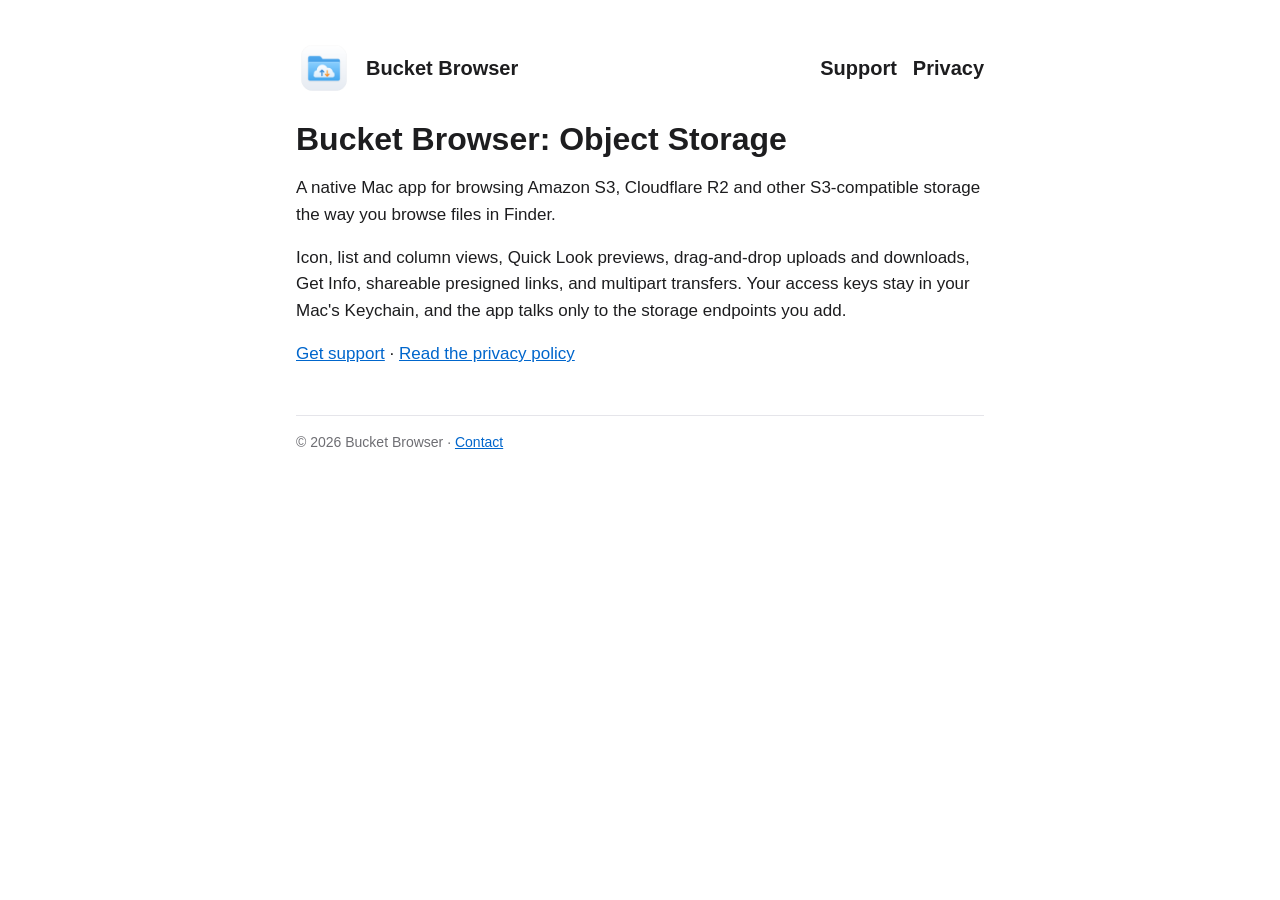
==== index.html @ df84019b "Add privacy policy and support pages" ====
<!doctype html>
<html lang="en">
<head>
<meta charset="utf-8">
<meta name="viewport" content="width=device-width, initial-scale=1">
<title>Bucket Browser</title>
<link rel="stylesheet" href="style.css">
<link rel="icon" href="icon.png">
</head>
<body>
<main>
<header>
<img src="icon.png" alt="">
<a href="">Bucket Browser</a>
<nav><a href="support/">Support</a><a href="privacy/">Privacy</a></nav>
</header>
<h1>Bucket Browser: Object Storage</h1>
<p>A native Mac app for browsing Amazon S3, Cloudflare R2 and other S3-compatible storage the way you browse files in Finder.</p>
<p>Icon, list and column views, Quick Look previews, drag-and-drop uploads and downloads, Get Info, shareable presigned links, and multipart transfers. Your access keys stay in your Mac's Keychain, and the app talks only to the storage endpoints you add.</p>
<p><a href="support/">Get support</a> · <a href="privacy/">Read the privacy policy</a></p>
<footer>© 2026 Bucket Browser · <a href="https://github.com/chiranjeebhub/bucket-browser-site/issues">Contact</a></footer>
</main>
</body>
</html>
---- style.css ----
:root{--bg:#fff;--fg:#1d1d1f;--muted:#6e6e73;--link:#0066cc;--line:#e5e5ea}
@media (prefers-color-scheme:dark){:root{--bg:#1c1c1e;--fg:#f5f5f7;--muted:#a1a1a6;--link:#4da3ff;--line:#38383a}}
*{box-sizing:border-box}
body{margin:0;background:var(--bg);color:var(--fg);font:17px/1.55 -apple-system,BlinkMacSystemFont,"Helvetica Neue",Helvetica,Arial,sans-serif}
main{max-width:720px;margin:0 auto;padding:40px 16px 64px}
header{display:flex;align-items:center;gap:14px;margin-bottom:24px}
header img{width:56px;height:56px}
header a{color:inherit;text-decoration:none;font-weight:600;font-size:20px}
nav{margin-left:auto;display:flex;gap:16px;font-size:15px}
h1{font-size:32px;line-height:1.2;margin:8px 0}
h2{font-size:21px;margin-top:32px}
a{color:var(--link)}
.muted{color:var(--muted)}
footer{margin-top:48px;padding-top:16px;border-top:1px solid var(--line);color:var(--muted);font-size:14px}
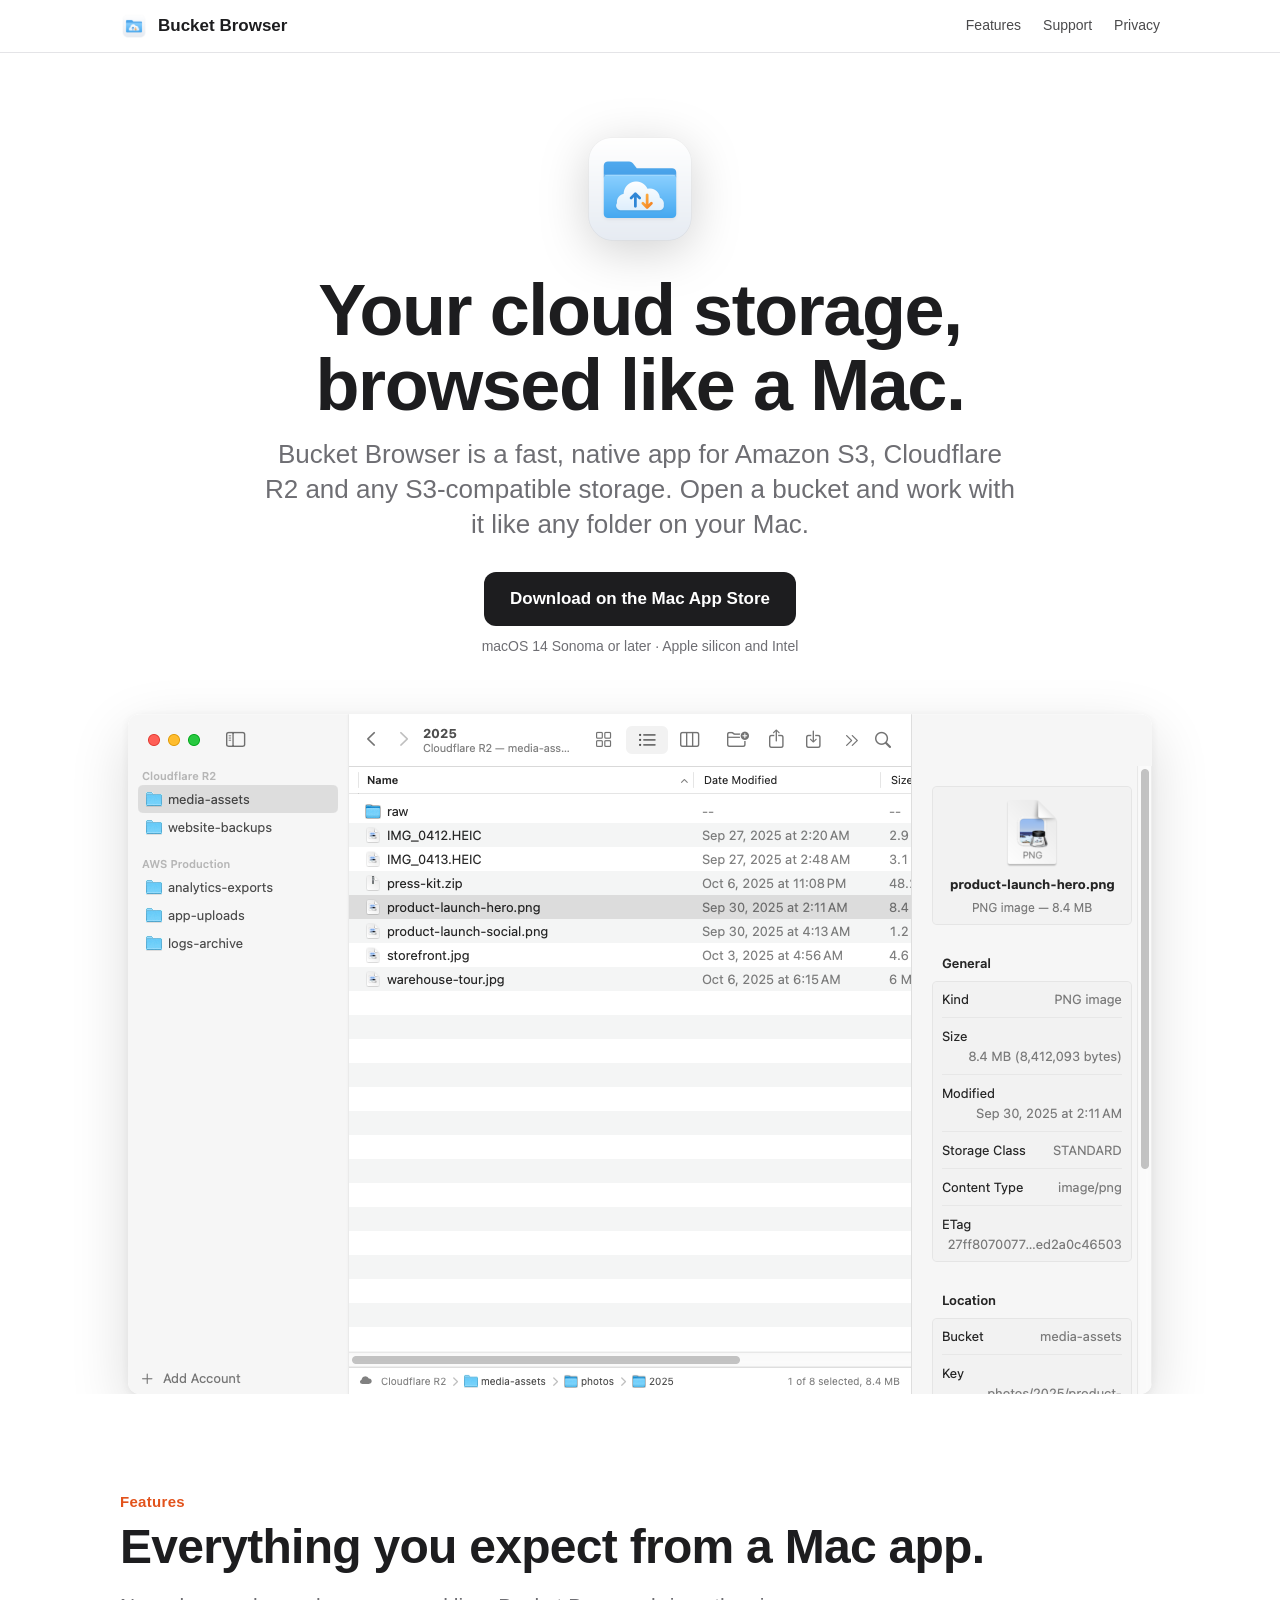
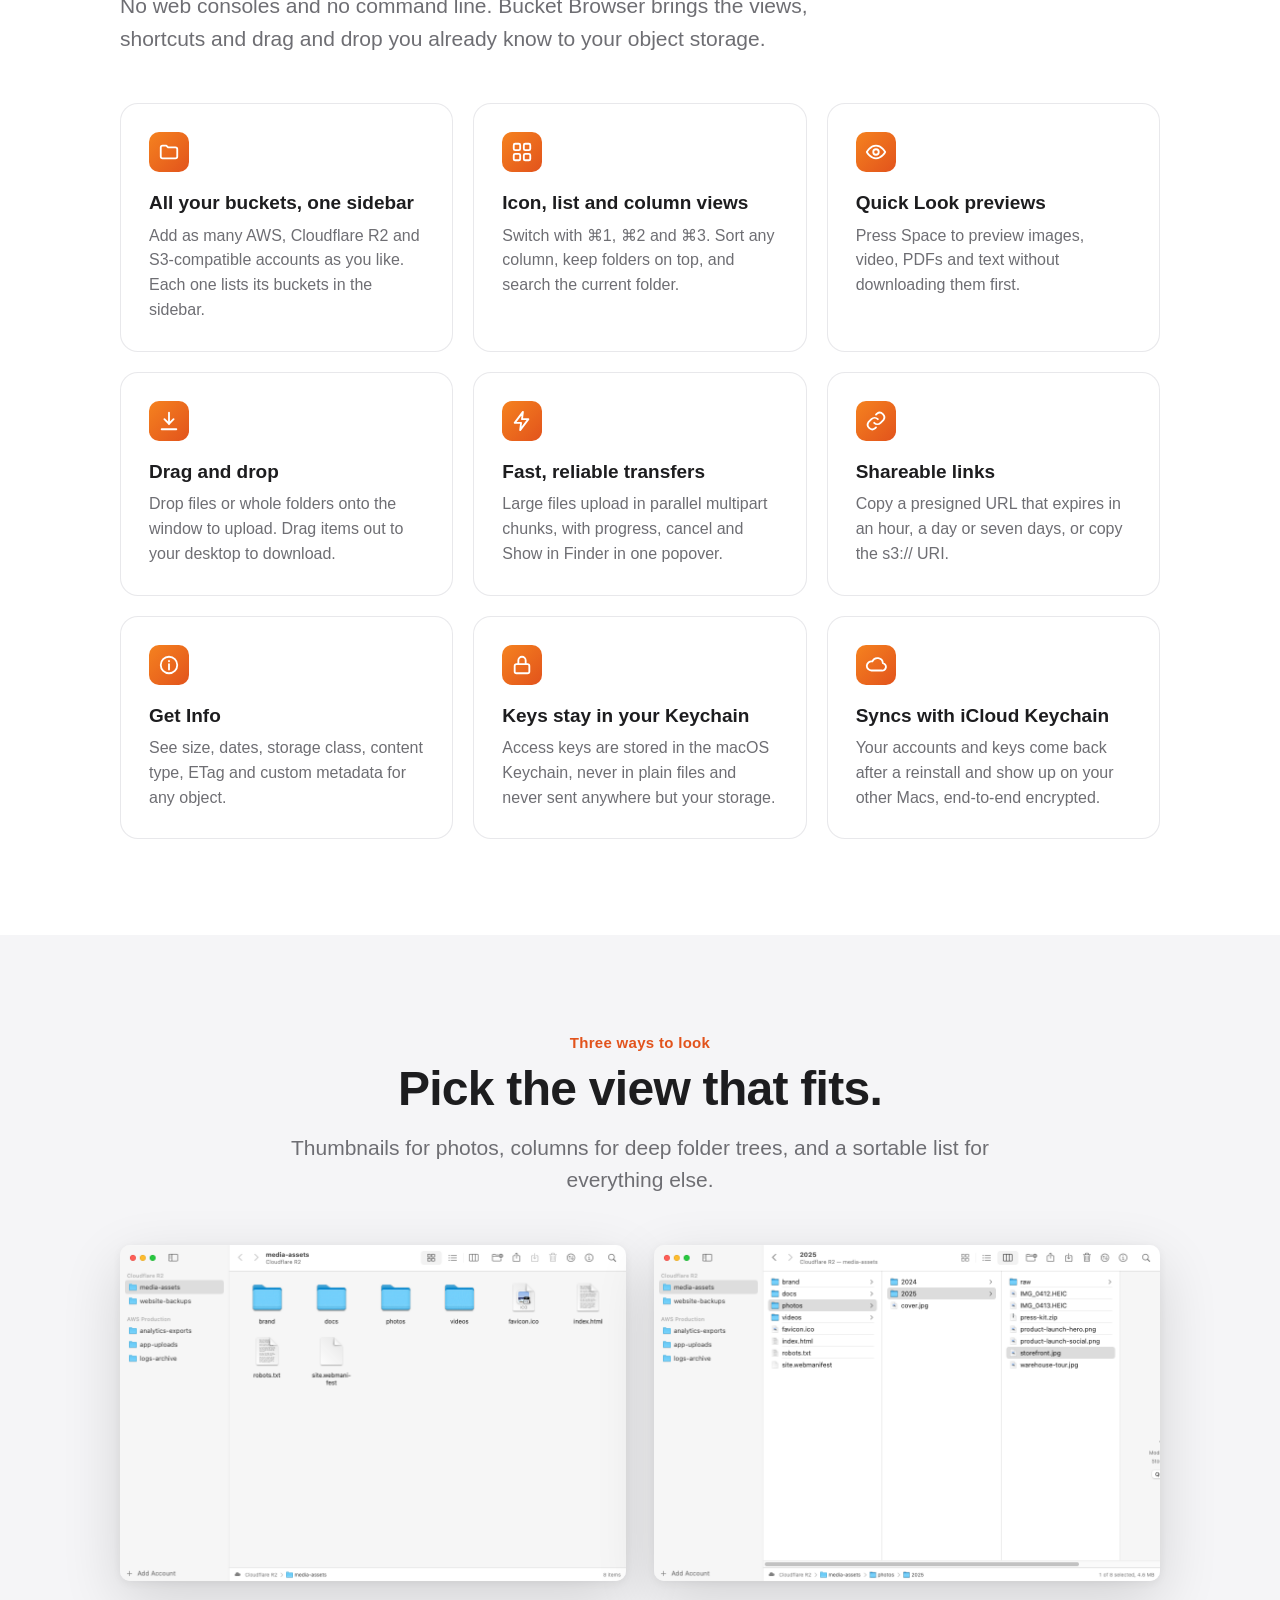
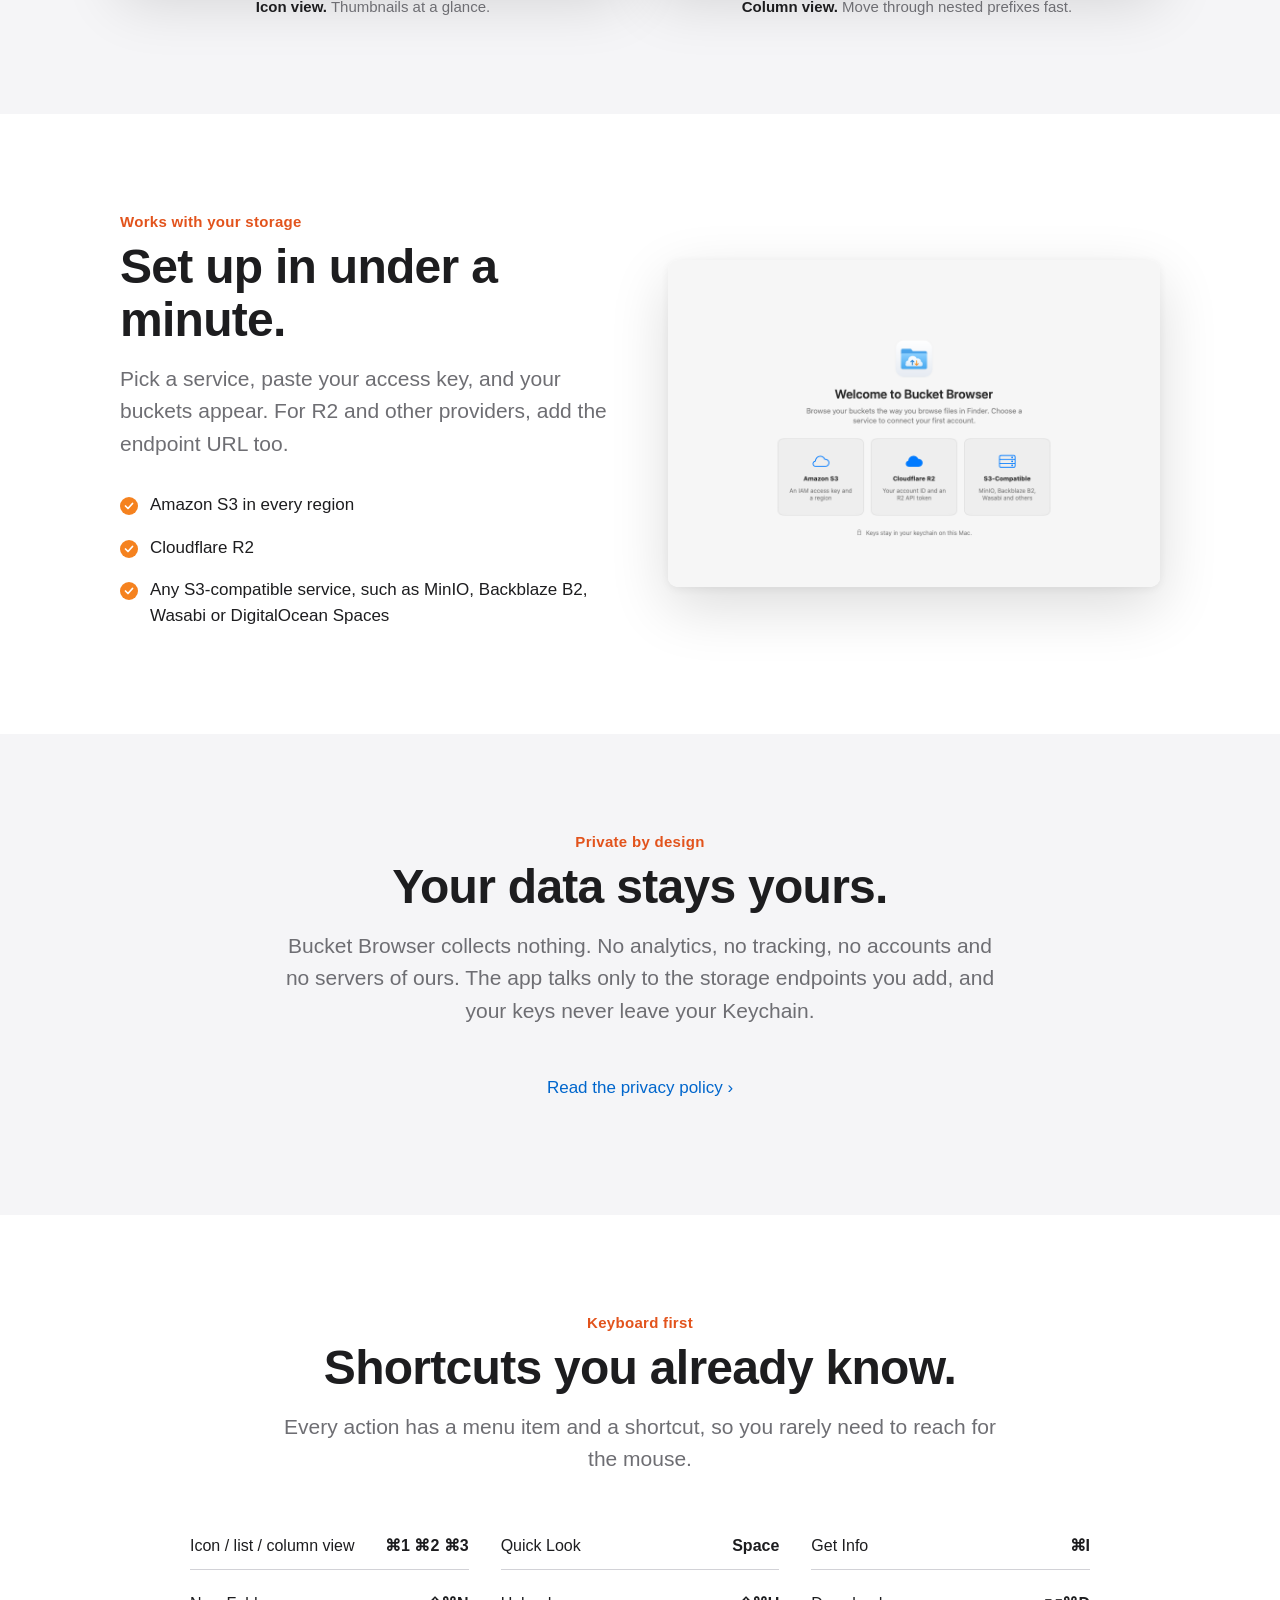
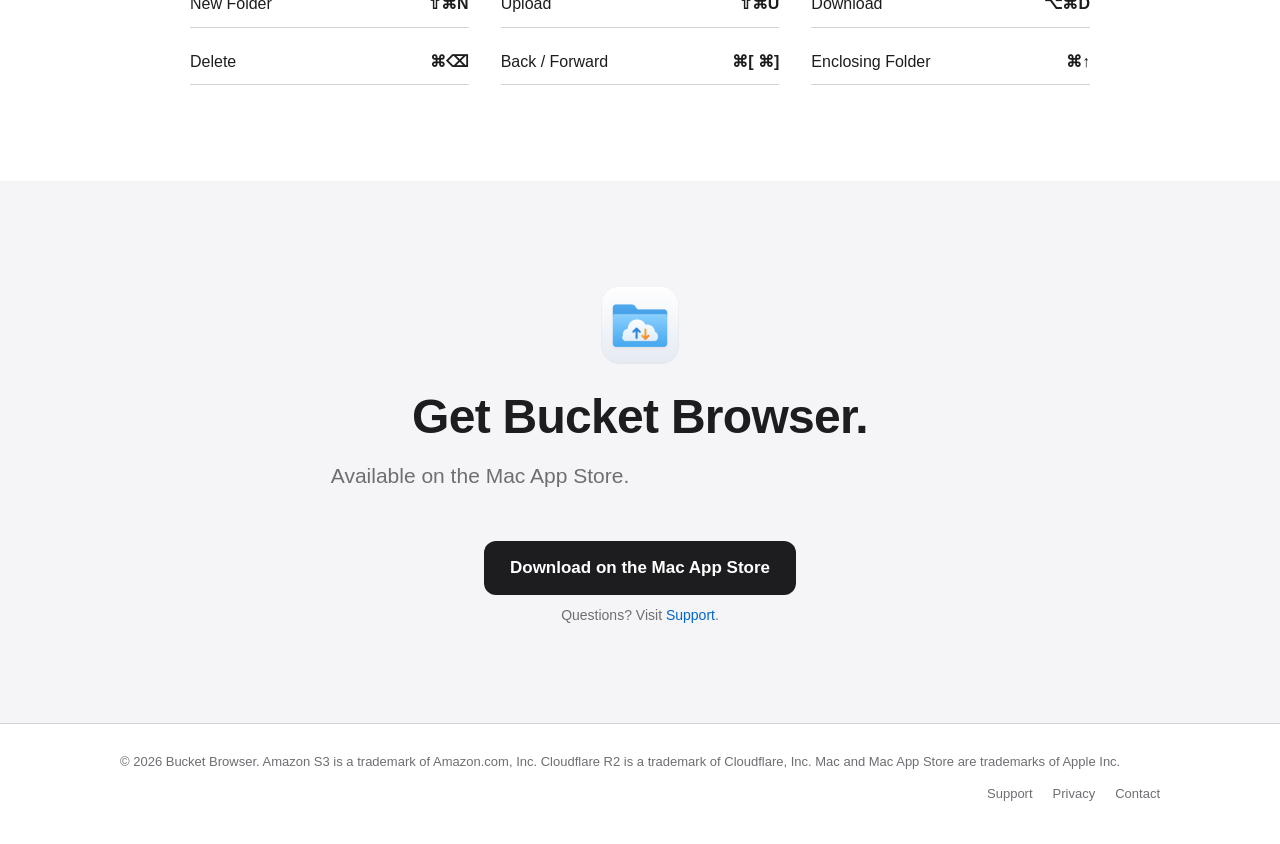
==== commit b4bb6922: "Turn the site into a full landing page Hero with app icon, Mac App Store button and screenshot (ligh" ====
--- a/index.html
+++ b/index.html
@@ -3,22 +3,125 @@
 <head>
 <meta charset="utf-8">
 <meta name="viewport" content="width=device-width, initial-scale=1">
-<title>Bucket Browser</title>
+<title>Bucket Browser: Object Storage for Mac</title>
+<meta name="description" content="A native Mac app for browsing Amazon S3, Cloudflare R2 and S3-compatible storage. Icon, list and column views, Quick Look, drag and drop, and keys kept in your Keychain.">
+<meta name="color-scheme" content="light dark">
+<meta property="og:title" content="Bucket Browser: Object Storage for Mac">
+<meta property="og:description" content="Browse Amazon S3, Cloudflare R2 and S3-compatible buckets like folders on your Mac.">
+<meta property="og:image" content="https://chiranjeebhub.github.io/bucket-browser-site/screenshots/list-view.png">
+<meta property="og:type" content="website">
+<meta name="twitter:card" content="summary_large_image">
 <link rel="stylesheet" href="style.css">
 <link rel="icon" href="icon.png">
+<link rel="apple-touch-icon" href="icon.png">
 </head>
 <body>
+<header class="topbar"><div class="wrap">
+<a class="brand" href=""><img src="icon.png" alt="">Bucket Browser</a>
+<nav><a class="opt" href="#features">Features</a><a href="support/">Support</a><a href="privacy/">Privacy</a></nav>
+</div></header>
 <main>
-<header>
-<img src="icon.png" alt="">
-<a href="">Bucket Browser</a>
-<nav><a href="support/">Support</a><a href="privacy/">Privacy</a></nav>
-</header>
-<h1>Bucket Browser: Object Storage</h1>
-<p>A native Mac app for browsing Amazon S3, Cloudflare R2 and other S3-compatible storage the way you browse files in Finder.</p>
-<p>Icon, list and column views, Quick Look previews, drag-and-drop uploads and downloads, Get Info, shareable presigned links, and multipart transfers. Your access keys stay in your Mac's Keychain, and the app talks only to the storage endpoints you add.</p>
-<p><a href="support/">Get support</a> · <a href="privacy/">Read the privacy policy</a></p>
-<footer>© 2026 Bucket Browser · <a href="https://github.com/chiranjeebhub/bucket-browser-site/issues">Contact</a></footer>
+<section class="hero" style="padding-bottom:0">
+<div class="wrap">
+<img class="icon" src="icon.png" alt="Bucket Browser app icon" width="128" height="128">
+<h1>Your cloud storage,<br>browsed like a Mac.</h1>
+<p class="tagline">Bucket Browser is a fast, native app for Amazon S3, Cloudflare R2 and any S3-compatible storage. Open a bucket and work with it like any folder on your Mac.</p>
+<div class="cta" id="download">
+<a class="badge " href="https://apps.apple.com/app/bucket-browser-object-storage/id0000000000" aria-label="Download on the Mac App Store">
+<img class="badge-dark" src="https://tools.applemarketingtools.com/api/badges/download-on-the-mac-app-store/black/en-us?size=250x83" alt="Download on the Mac App Store" width="162" height="54" onerror="this.closest('.badge').classList.add('fallback')">
+<img class="badge-light" src="https://tools.applemarketingtools.com/api/badges/download-on-the-mac-app-store/white/en-us?size=250x83" alt="Download on the Mac App Store" width="162" height="54" onerror="this.closest('.badge').classList.add('fallback')">
+</a>
+<span class="note">macOS 14 Sonoma or later · Apple silicon and Intel</span>
+</div>
+<picture>
+<source srcset="screenshots/list-view-dark.png" media="(prefers-color-scheme: dark)">
+<img class="hero-shot" src="screenshots/list-view.png" alt="Bucket Browser showing a bucket in list view with the Get Info panel open" width="1024" height="680">
+</picture>
+</div>
+</section>
+
+<section id="features">
+<div class="wrap">
+<p class="eyebrow">Features</p>
+<h2>Everything you expect from a Mac app.</h2>
+<p class="lead">No web consoles and no command line. Bucket Browser brings the views, shortcuts and drag and drop you already know to your object storage.</p>
+<div class="grid">
+<div class="card"><div class="sym"><svg viewBox="0 0 24 24" fill="none" stroke="currentColor" stroke-width="2" stroke-linecap="round" stroke-linejoin="round"><path d="M3 7a2 2 0 0 1 2-2h4l2 2h8a2 2 0 0 1 2 2v8a2 2 0 0 1-2 2H5a2 2 0 0 1-2-2z"/></svg></div><h3>All your buckets, one sidebar</h3><p>Add as many AWS, Cloudflare R2 and S3-compatible accounts as you like. Each one lists its buckets in the sidebar.</p></div><div class="card"><div class="sym"><svg viewBox="0 0 24 24" fill="none" stroke="currentColor" stroke-width="2" stroke-linecap="round" stroke-linejoin="round"><rect x="3" y="3" width="7" height="7" rx="1.5"/><rect x="14" y="3" width="7" height="7" rx="1.5"/><rect x="3" y="14" width="7" height="7" rx="1.5"/><rect x="14" y="14" width="7" height="7" rx="1.5"/></svg></div><h3>Icon, list and column views</h3><p>Switch with ⌘1, ⌘2 and ⌘3. Sort any column, keep folders on top, and search the current folder.</p></div><div class="card"><div class="sym"><svg viewBox="0 0 24 24" fill="none" stroke="currentColor" stroke-width="2" stroke-linecap="round" stroke-linejoin="round"><path d="M2 12s3.5-7 10-7 10 7 10 7-3.5 7-10 7S2 12 2 12z"/><circle cx="12" cy="12" r="3"/></svg></div><h3>Quick Look previews</h3><p>Press Space to preview images, video, PDFs and text without downloading them first.</p></div><div class="card"><div class="sym"><svg viewBox="0 0 24 24" fill="none" stroke="currentColor" stroke-width="2" stroke-linecap="round" stroke-linejoin="round"><path d="M12 3v12"/><path d="M7 10l5 5 5-5"/><path d="M4 21h16"/></svg></div><h3>Drag and drop</h3><p>Drop files or whole folders onto the window to upload. Drag items out to your desktop to download.</p></div><div class="card"><div class="sym"><svg viewBox="0 0 24 24" fill="none" stroke="currentColor" stroke-width="2" stroke-linecap="round" stroke-linejoin="round"><path d="M13 2L4 14h7l-1 8 9-12h-7z"/></svg></div><h3>Fast, reliable transfers</h3><p>Large files upload in parallel multipart chunks, with progress, cancel and Show in Finder in one popover.</p></div><div class="card"><div class="sym"><svg viewBox="0 0 24 24" fill="none" stroke="currentColor" stroke-width="2" stroke-linecap="round" stroke-linejoin="round"><path d="M10 14a5 5 0 0 0 7 0l3-3a5 5 0 0 0-7-7l-1 1"/><path d="M14 10a5 5 0 0 0-7 0l-3 3a5 5 0 0 0 7 7l1-1"/></svg></div><h3>Shareable links</h3><p>Copy a presigned URL that expires in an hour, a day or seven days, or copy the s3:// URI.</p></div><div class="card"><div class="sym"><svg viewBox="0 0 24 24" fill="none" stroke="currentColor" stroke-width="2" stroke-linecap="round" stroke-linejoin="round"><circle cx="12" cy="12" r="9"/><path d="M12 11v6"/><path d="M12 7.5v.5"/></svg></div><h3>Get Info</h3><p>See size, dates, storage class, content type, ETag and custom metadata for any object.</p></div><div class="card"><div class="sym"><svg viewBox="0 0 24 24" fill="none" stroke="currentColor" stroke-width="2" stroke-linecap="round" stroke-linejoin="round"><rect x="4" y="11" width="16" height="10" rx="2"/><path d="M8 11V7a4 4 0 0 1 8 0v4"/></svg></div><h3>Keys stay in your Keychain</h3><p>Access keys are stored in the macOS Keychain, never in plain files and never sent anywhere but your storage.</p></div><div class="card"><div class="sym"><svg viewBox="0 0 24 24" fill="none" stroke="currentColor" stroke-width="2" stroke-linecap="round" stroke-linejoin="round"><path d="M7 18a5 5 0 1 1 1-9.9A6 6 0 0 1 19.5 10 4 4 0 0 1 18 18z"/></svg></div><h3>Syncs with iCloud Keychain</h3><p>Your accounts and keys come back after a reinstall and show up on your other Macs, end-to-end encrypted.</p></div>
+</div>
+</div>
+</section>
+
+<section class="alt">
+<div class="wrap">
+<div class="center">
+<p class="eyebrow">Three ways to look</p>
+<h2>Pick the view that fits.</h2>
+<p class="lead">Thumbnails for photos, columns for deep folder trees, and a sortable list for everything else.</p>
+</div>
+<div class="views">
+<figure><img src="screenshots/icon-view.png" alt="Icon view with image thumbnails" width="1024" height="680"><figcaption><b>Icon view.</b> Thumbnails at a glance.</figcaption></figure>
+<figure><img src="screenshots/column-view.png" alt="Column view showing nested folders" width="1024" height="680"><figcaption><b>Column view.</b> Move through nested prefixes fast.</figcaption></figure>
+</div>
+</div>
+</section>
+
+<section>
+<div class="wrap split">
+<div>
+<p class="eyebrow">Works with your storage</p>
+<h2>Set up in under a minute.</h2>
+<p class="lead" style="margin-bottom:0">Pick a service, paste your access key, and your buckets appear. For R2 and other providers, add the endpoint URL too.</p>
+<ul class="checks">
+<li>Amazon S3 in every region</li>
+<li>Cloudflare R2</li>
+<li>Any S3-compatible service, such as MinIO, Backblaze B2, Wasabi or DigitalOcean Spaces</li>
+</ul>
+</div>
+<picture>
+<source srcset="screenshots/welcome-dark.png" media="(prefers-color-scheme: dark)">
+<img src="screenshots/welcome.png" alt="Welcome screen with cards for Amazon S3, Cloudflare R2 and other S3-compatible services" width="1024" height="680">
+</picture>
+</div>
+</section>
+
+<section class="alt" id="privacy">
+<div class="wrap center">
+<p class="eyebrow">Private by design</p>
+<h2>Your data stays yours.</h2>
+<p class="lead">Bucket Browser collects nothing. No analytics, no tracking, no accounts and no servers of ours. The app talks only to the storage endpoints you add, and your keys never leave your Keychain.</p>
+<p><a href="privacy/">Read the privacy policy ›</a></p>
+</div>
+</section>
+
+<section>
+<div class="wrap">
+<div class="center">
+<p class="eyebrow">Keyboard first</p>
+<h2>Shortcuts you already know.</h2>
+<p class="lead">Every action has a menu item and a shortcut, so you rarely need to reach for the mouse.</p>
+</div>
+<div class="keys">
+<div><span>Icon / list / column view</span><kbd>⌘1 ⌘2 ⌘3</kbd></div><div><span>Quick Look</span><kbd>Space</kbd></div><div><span>Get Info</span><kbd>⌘I</kbd></div><div><span>New Folder</span><kbd>⇧⌘N</kbd></div><div><span>Upload</span><kbd>⇧⌘U</kbd></div><div><span>Download</span><kbd>⌥⌘D</kbd></div><div><span>Delete</span><kbd>⌘⌫</kbd></div><div><span>Back / Forward</span><kbd>⌘[ ⌘]</kbd></div><div><span>Enclosing Folder</span><kbd>⌘↑</kbd></div>
+</div>
+</div>
+</section>
+
+<section class="alt final">
+<div class="wrap">
+<img class="icon" src="icon.png" alt="" width="96" height="96">
+<h2>Get Bucket Browser.</h2>
+<p class="lead">Available on the Mac App Store.</p>
+<div class="cta"><a class="badge " href="https://apps.apple.com/app/bucket-browser-object-storage/id0000000000" aria-label="Download on the Mac App Store">
+<img class="badge-dark" src="https://tools.applemarketingtools.com/api/badges/download-on-the-mac-app-store/black/en-us?size=250x83" alt="Download on the Mac App Store" width="162" height="54" onerror="this.closest('.badge').classList.add('fallback')">
+<img class="badge-light" src="https://tools.applemarketingtools.com/api/badges/download-on-the-mac-app-store/white/en-us?size=250x83" alt="Download on the Mac App Store" width="162" height="54" onerror="this.closest('.badge').classList.add('fallback')">
+</a>
+<span class="note">Questions? Visit <a href="support/">Support</a>.</span></div>
+</div>
+</section>
 </main>
+<footer><div class="wrap">
+<span>© 2026 Bucket Browser. Amazon S3 is a trademark of Amazon.com, Inc. Cloudflare R2 is a trademark of Cloudflare, Inc. Mac and Mac App Store are trademarks of Apple Inc.</span>
+<nav><a href="support/">Support</a><a href="privacy/">Privacy</a><a href="https://github.com/chiranjeebhub/bucket-browser-site/issues">Contact</a></nav>
+</div></footer>
 </body>
 </html>
--- a/style.css
+++ b/style.css
@@ -1,14 +1,111 @@
-:root{--bg:#fff;--fg:#1d1d1f;--muted:#6e6e73;--link:#0066cc;--line:#e5e5ea}
-@media (prefers-color-scheme:dark){:root{--bg:#1c1c1e;--fg:#f5f5f7;--muted:#a1a1a6;--link:#4da3ff;--line:#38383a}}
+:root{
+  --bg:#ffffff;--bg-alt:#f5f5f7;--fg:#1d1d1f;--muted:#6e6e73;--link:#0066cc;
+  --line:#d2d2d7;--card:#ffffff;--accent:#f5821f;--accent-2:#e2531c;
+  --shadow:0 20px 60px rgba(0,0,0,.14),0 2px 8px rgba(0,0,0,.06);
+}
+@media (prefers-color-scheme:dark){:root{
+  --bg:#000000;--bg-alt:#161617;--fg:#f5f5f7;--muted:#a1a1a6;--link:#2997ff;
+  --line:#3a3a3c;--card:#1c1c1e;
+  --shadow:0 20px 60px rgba(0,0,0,.6),0 2px 8px rgba(0,0,0,.4);
+}}
 *{box-sizing:border-box}
-body{margin:0;background:var(--bg);color:var(--fg);font:17px/1.55 -apple-system,BlinkMacSystemFont,"Helvetica Neue",Helvetica,Arial,sans-serif}
-main{max-width:720px;margin:0 auto;padding:40px 16px 64px}
-header{display:flex;align-items:center;gap:14px;margin-bottom:24px}
-header img{width:56px;height:56px}
-header a{color:inherit;text-decoration:none;font-weight:600;font-size:20px}
-nav{margin-left:auto;display:flex;gap:16px;font-size:15px}
-h1{font-size:32px;line-height:1.2;margin:8px 0}
-h2{font-size:21px;margin-top:32px}
-a{color:var(--link)}
+html{scroll-behavior:smooth}
+body{margin:0;background:var(--bg);color:var(--fg);
+  font:17px/1.55 -apple-system,BlinkMacSystemFont,"SF Pro Text","Helvetica Neue",Helvetica,Arial,sans-serif;
+  -webkit-font-smoothing:antialiased}
+img,picture{max-width:100%;display:block}
+img{height:auto}
+a{color:var(--link);text-decoration:none}
+a:hover{text-decoration:underline}
+.wrap{max-width:1080px;margin:0 auto;padding:0 20px}
+
+/* Top bar */
+.topbar{position:sticky;top:0;z-index:10;background:color-mix(in srgb,var(--bg) 80%,transparent);
+  backdrop-filter:saturate(180%) blur(20px);-webkit-backdrop-filter:saturate(180%) blur(20px);
+  border-bottom:1px solid color-mix(in srgb,var(--line) 60%,transparent)}
+.topbar .wrap{display:flex;align-items:center;height:52px;gap:10px}
+.brand{display:flex;align-items:center;gap:10px;color:var(--fg);font-weight:600;font-size:17px}
+.brand:hover{text-decoration:none}
+.brand img{width:28px;height:28px}
+.topbar nav{margin-left:auto;display:flex;gap:22px;font-size:14px}
+.topbar nav a{color:var(--fg);opacity:.8}
+.topbar nav a:hover{opacity:1;text-decoration:none}
+@media (max-width:560px){.topbar nav .opt{display:none}}
+
+/* Hero */
+.hero{text-align:center;padding:72px 0 0;overflow:hidden}
+.hero .icon{width:128px;height:128px;margin:0 auto 20px;filter:drop-shadow(0 10px 24px rgba(0,0,0,.18))}
+.hero h1{font-size:clamp(40px,7vw,72px);line-height:1.04;letter-spacing:-.02em;margin:0 0 14px;font-weight:700}
+.hero .tagline{font-size:clamp(19px,2.6vw,26px);line-height:1.35;color:var(--muted);max-width:760px;margin:0 auto 30px}
+.cta{display:flex;flex-direction:column;align-items:center;gap:10px}
+.badge img{height:54px;width:auto}
+.badge-light{display:none}
+@media (prefers-color-scheme:dark){.badge-dark{display:none}.badge-light{display:block}}
+.cta .note{font-size:14px;color:var(--muted)}
+.hero-shot{margin:56px auto 0;width:100%;max-width:1024px;border-radius:12px;box-shadow:var(--shadow);overflow:hidden}
+
+/* Sections */
+section{padding:96px 0}
+section.alt{background:var(--bg-alt)}
+.eyebrow{color:var(--accent-2);font-weight:600;font-size:15px;letter-spacing:.02em;margin:0 0 8px}
+h2{font-size:clamp(30px,4.5vw,48px);line-height:1.1;letter-spacing:-.015em;margin:0 0 16px}
+.lead{font-size:21px;color:var(--muted);max-width:720px;margin:0 0 48px}
+.center{text-align:center}.center .lead{margin-left:auto;margin-right:auto}
+
+/* Features */
+.grid{display:grid;grid-template-columns:repeat(auto-fit,minmax(280px,1fr));gap:20px}
+.card{background:var(--card);border-radius:18px;padding:28px;border:1px solid color-mix(in srgb,var(--line) 50%,transparent)}
+.card .sym{width:40px;height:40px;border-radius:10px;display:grid;place-items:center;margin-bottom:16px;
+  background:linear-gradient(135deg,var(--accent),var(--accent-2));color:#fff}
+.card .sym svg{width:22px;height:22px}
+.card h3{margin:0 0 6px;font-size:19px}
+.card p{margin:0;color:var(--muted);font-size:16px}
+
+/* Gallery */
+.views{display:grid;grid-template-columns:repeat(auto-fit,minmax(300px,1fr));gap:28px}
+.views figure{margin:0}
+.views img{border-radius:10px;box-shadow:var(--shadow)}
+.views figcaption{margin-top:14px;font-size:15px;color:var(--muted);text-align:center}
+.views figcaption b{color:var(--fg)}
+
+/* Split */
+.split{display:grid;grid-template-columns:1fr 1fr;gap:56px;align-items:center}
+@media (max-width:820px){.split{grid-template-columns:1fr}}
+.split img{border-radius:10px;box-shadow:var(--shadow)}
+.checks{list-style:none;padding:0;margin:24px 0 0}
+.checks li{padding:8px 0 8px 30px;position:relative}
+.checks li::before{content:"";position:absolute;left:0;top:13px;width:18px;height:18px;border-radius:50%;
+  background:var(--accent) url("data:image/svg+xml,%3Csvg xmlns='http://www.w3.org/2000/svg' viewBox='0 0 24 24' fill='none' stroke='white' stroke-width='3.5' stroke-linecap='round' stroke-linejoin='round'%3E%3Cpath d='M5 12l5 5 9-10'/%3E%3C/svg%3E") center/12px no-repeat}
+
+/* Providers */
+.providers{display:flex;flex-wrap:wrap;justify-content:center;gap:12px;margin-top:8px}
+.providers span{padding:10px 18px;border-radius:999px;background:var(--card);border:1px solid var(--line);font-size:15px}
+
+/* Shortcuts */
+.keys{display:grid;grid-template-columns:repeat(auto-fit,minmax(230px,1fr));gap:12px 32px;max-width:900px;margin:0 auto}
+.keys div{display:flex;justify-content:space-between;gap:16px;border-bottom:1px solid var(--line);padding:10px 0;font-size:16px}
+kbd{font:inherit;font-weight:600;color:var(--fg)}
+
+/* Final CTA */
+.final{text-align:center}
+.final .icon{width:96px;height:96px;margin:0 auto 18px}
+
+/* Doc pages */
+.doc{max-width:720px;margin:0 auto;padding:56px 20px 72px}
+.doc h1{font-size:40px;line-height:1.15;letter-spacing:-.015em;margin:0 0 8px}
+.doc h2{font-size:24px;margin:36px 0 8px;letter-spacing:0}
+.doc h3{font-size:18px;margin:24px 0 4px}
 .muted{color:var(--muted)}
-footer{margin-top:48px;padding-top:16px;border-top:1px solid var(--line);color:var(--muted);font-size:14px}
+code{font:15px ui-monospace,SFMono-Regular,Menlo,monospace;background:var(--bg-alt);padding:1px 5px;border-radius:5px}
+
+footer{border-top:1px solid var(--line);color:var(--muted);font-size:13px;padding:28px 0 40px}
+footer .wrap{display:flex;flex-wrap:wrap;gap:12px 24px;align-items:center}
+footer nav{display:flex;gap:20px;margin-left:auto}
+footer a{color:var(--muted)}
+@media (max-width:560px){footer nav{margin-left:0}}
+
+/* Text button if Apple's badge image can't load */
+.badge.fallback img{display:none}
+.badge.fallback::after{content:"Download on the Mac App Store";display:inline-block;padding:14px 26px;border-radius:12px;
+  background:var(--fg);color:var(--bg);font-weight:600;font-size:17px}
+.badge.fallback:hover{text-decoration:none}
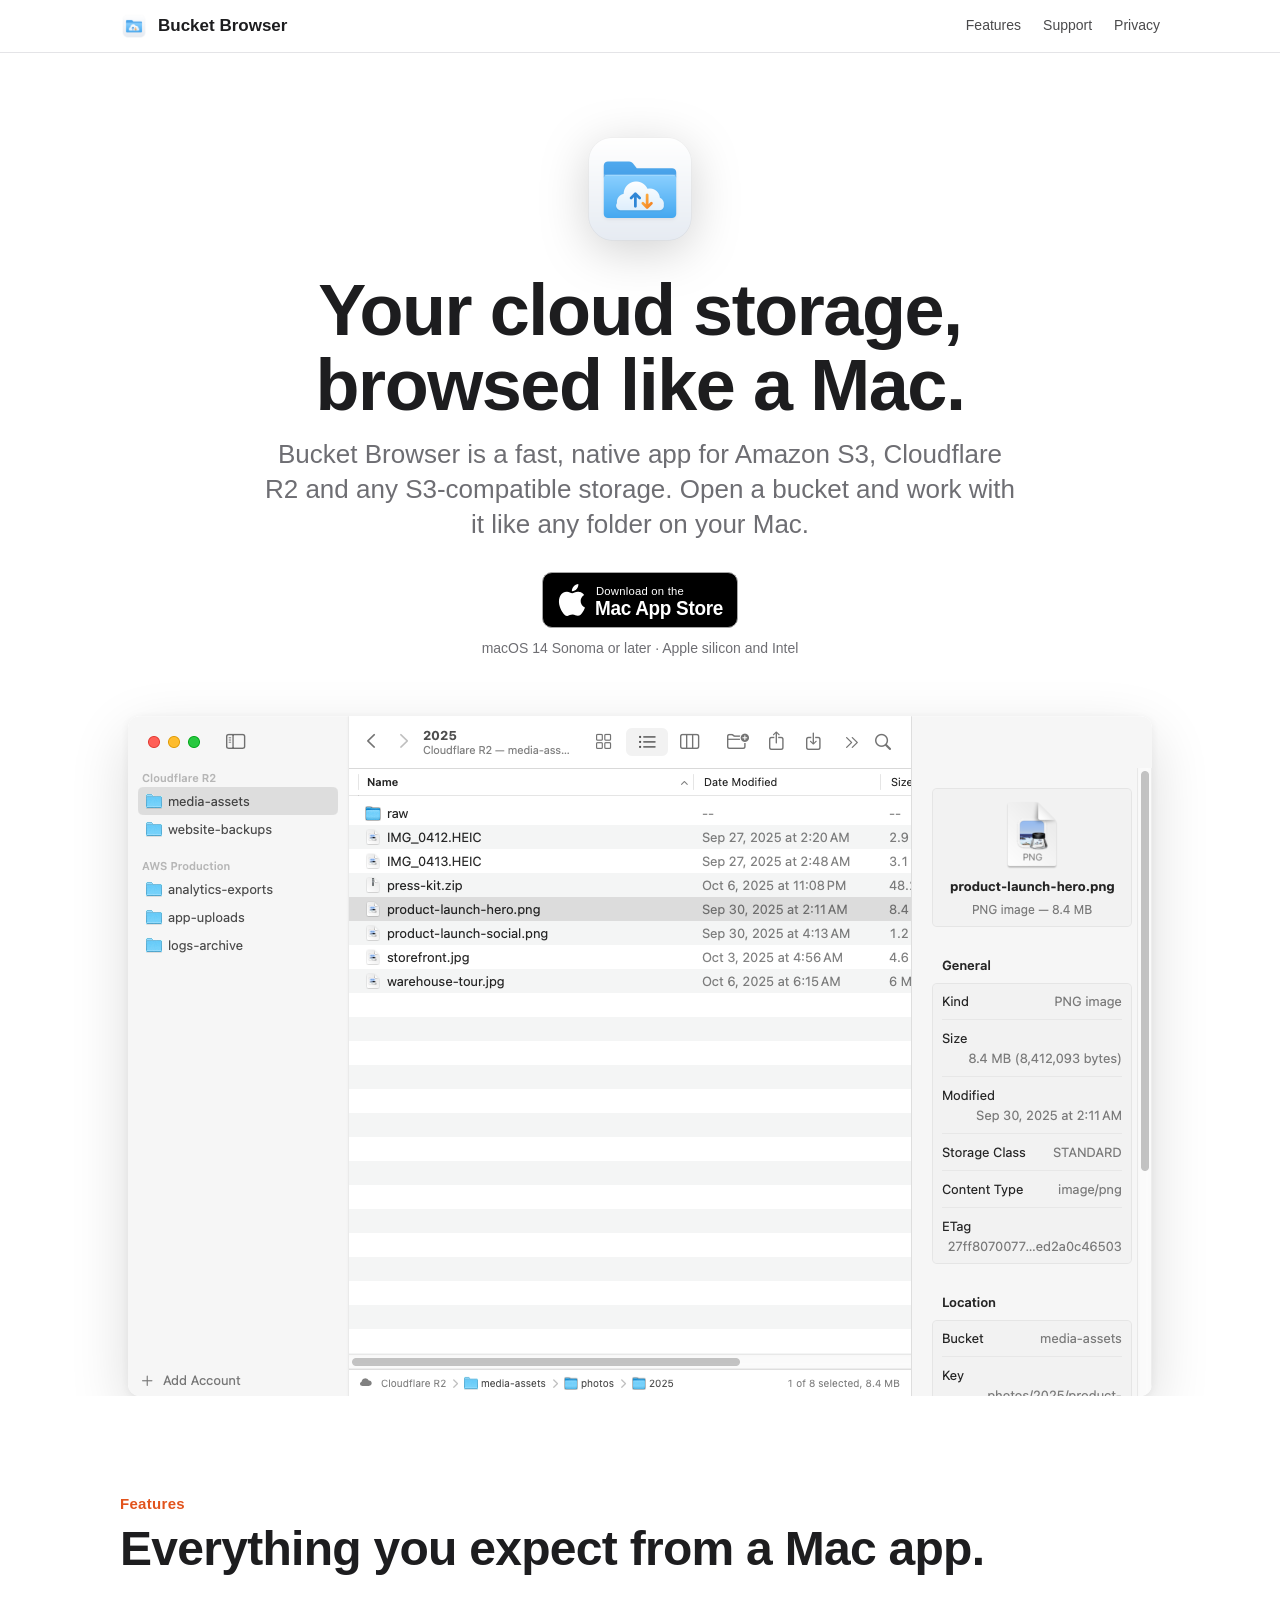
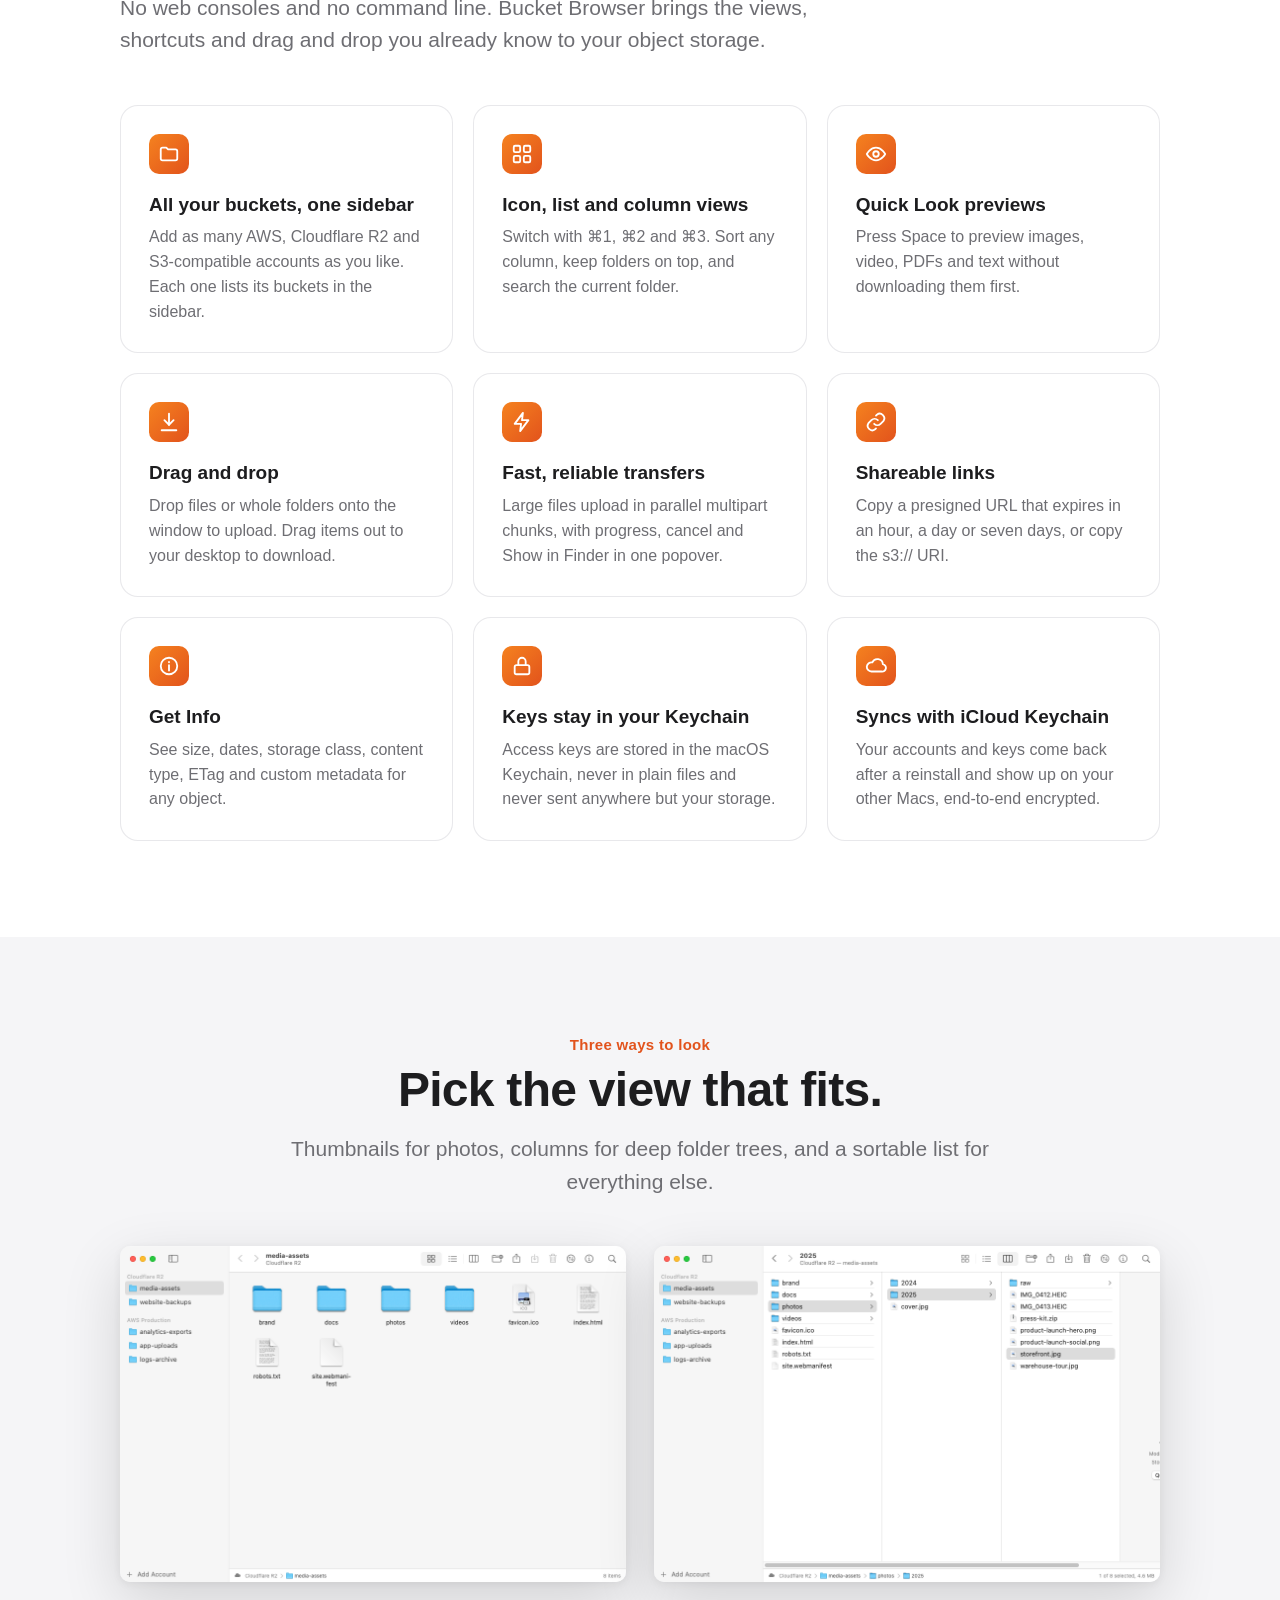
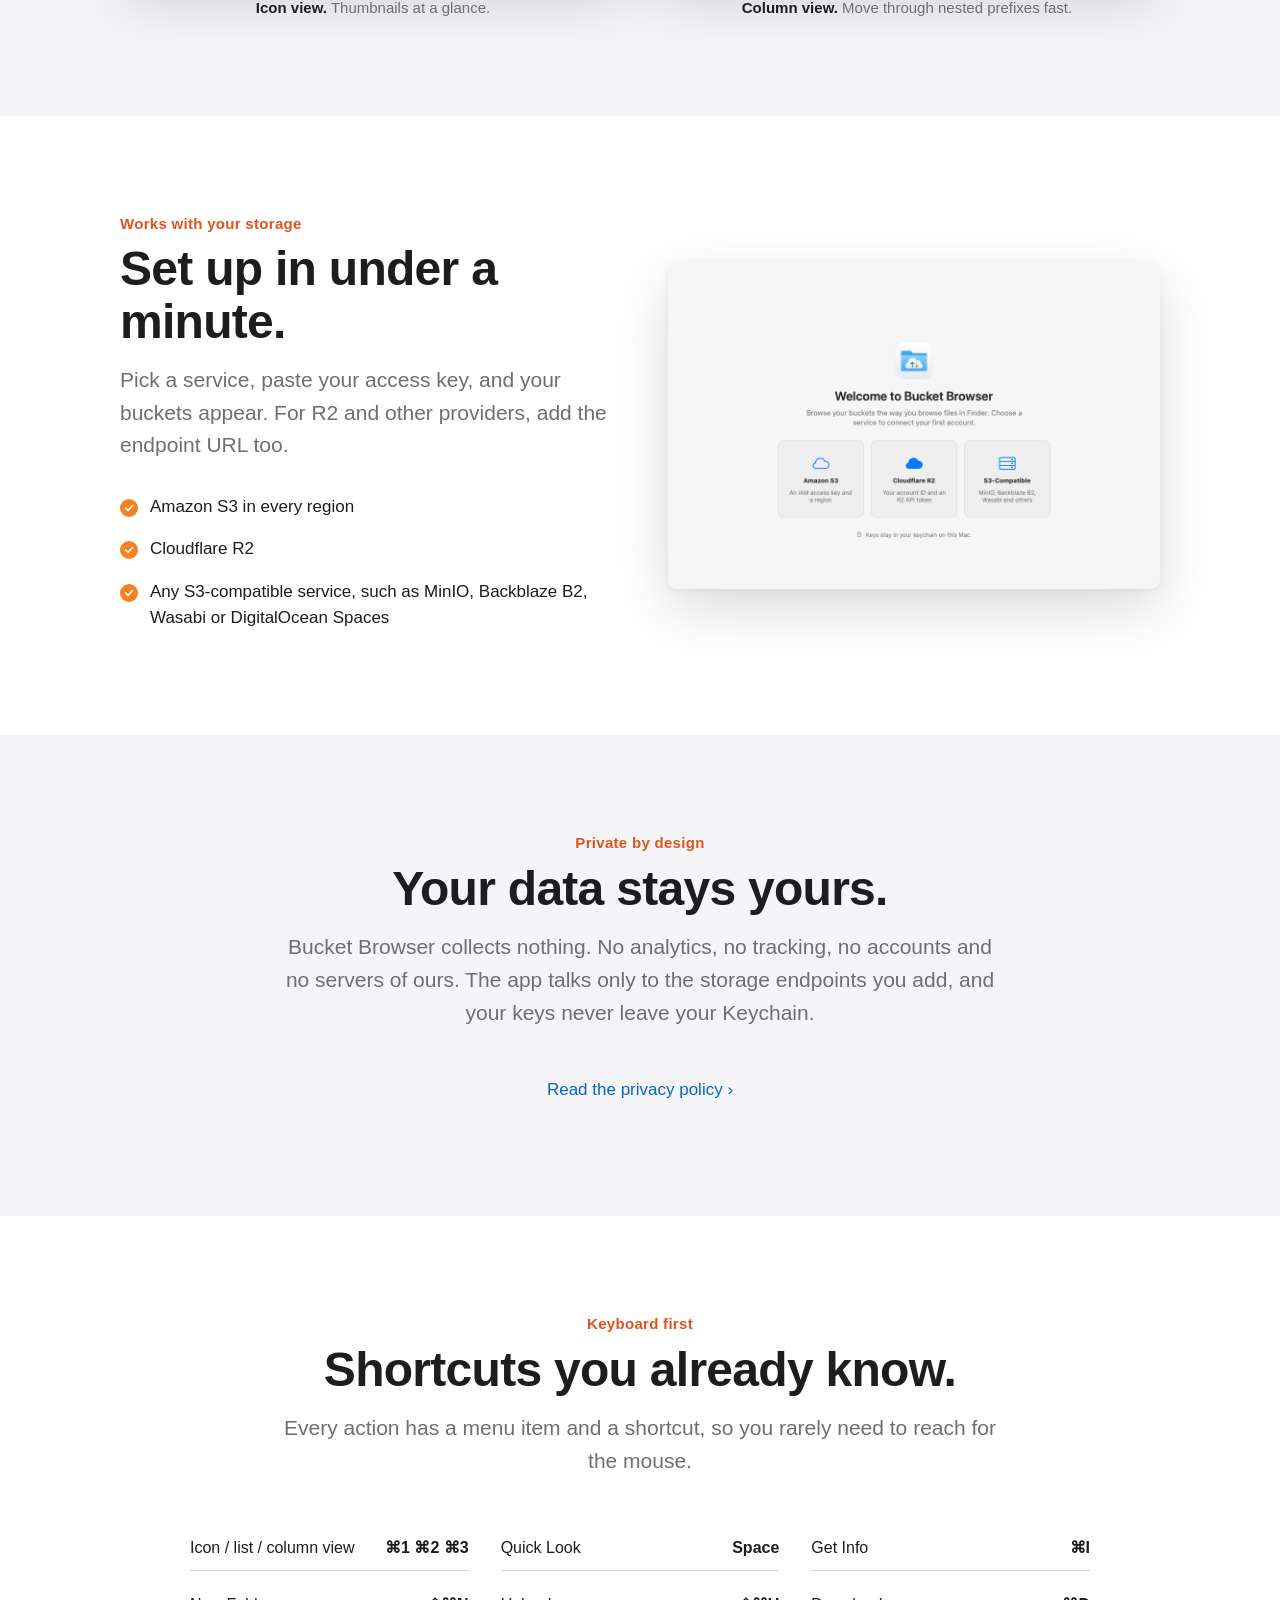
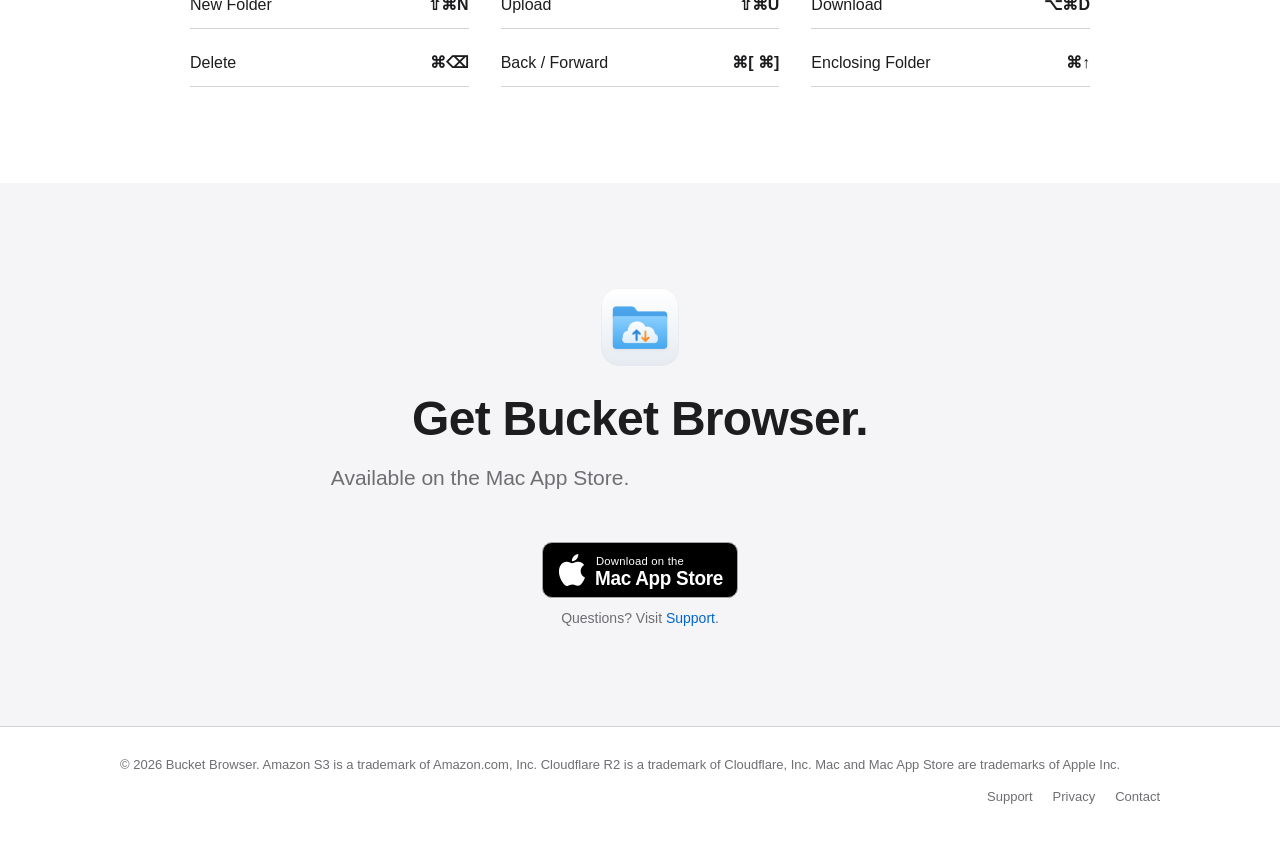
==== commit 3898771c: "Self-host the Mac App Store badge with the Apple logo Apple's hotlinked badge image didn't load, so " ====
--- a/index.html
+++ b/index.html
@@ -28,8 +28,8 @@
 <p class="tagline">Bucket Browser is a fast, native app for Amazon S3, Cloudflare R2 and any S3-compatible storage. Open a bucket and work with it like any folder on your Mac.</p>
 <div class="cta" id="download">
 <a class="badge " href="https://apps.apple.com/app/bucket-browser-object-storage/id0000000000" aria-label="Download on the Mac App Store">
-<img class="badge-dark" src="https://tools.applemarketingtools.com/api/badges/download-on-the-mac-app-store/black/en-us?size=250x83" alt="Download on the Mac App Store" width="162" height="54" onerror="this.closest('.badge').classList.add('fallback')">
-<img class="badge-light" src="https://tools.applemarketingtools.com/api/badges/download-on-the-mac-app-store/white/en-us?size=250x83" alt="Download on the Mac App Store" width="162" height="54" onerror="this.closest('.badge').classList.add('fallback')">
+<img class="badge-dark" src="badges/mac-app-store-black.svg" alt="Download on the Mac App Store" width="196" height="56">
+<img class="badge-light" src="badges/mac-app-store-white.svg" alt="Download on the Mac App Store" width="196" height="56">
 </a>
 <span class="note">macOS 14 Sonoma or later · Apple silicon and Intel</span>
 </div>
@@ -112,8 +112,8 @@
 <h2>Get Bucket Browser.</h2>
 <p class="lead">Available on the Mac App Store.</p>
 <div class="cta"><a class="badge " href="https://apps.apple.com/app/bucket-browser-object-storage/id0000000000" aria-label="Download on the Mac App Store">
-<img class="badge-dark" src="https://tools.applemarketingtools.com/api/badges/download-on-the-mac-app-store/black/en-us?size=250x83" alt="Download on the Mac App Store" width="162" height="54" onerror="this.closest('.badge').classList.add('fallback')">
-<img class="badge-light" src="https://tools.applemarketingtools.com/api/badges/download-on-the-mac-app-store/white/en-us?size=250x83" alt="Download on the Mac App Store" width="162" height="54" onerror="this.closest('.badge').classList.add('fallback')">
+<img class="badge-dark" src="badges/mac-app-store-black.svg" alt="Download on the Mac App Store" width="196" height="56">
+<img class="badge-light" src="badges/mac-app-store-white.svg" alt="Download on the Mac App Store" width="196" height="56">
 </a>
 <span class="note">Questions? Visit <a href="support/">Support</a>.</span></div>
 </div>
--- a/style.css
+++ b/style.css
@@ -38,7 +38,7 @@
 .hero h1{font-size:clamp(40px,7vw,72px);line-height:1.04;letter-spacing:-.02em;margin:0 0 14px;font-weight:700}
 .hero .tagline{font-size:clamp(19px,2.6vw,26px);line-height:1.35;color:var(--muted);max-width:760px;margin:0 auto 30px}
 .cta{display:flex;flex-direction:column;align-items:center;gap:10px}
-.badge img{height:54px;width:auto}
+.badge img{height:56px;width:auto}
 .badge-light{display:none}
 @media (prefers-color-scheme:dark){.badge-dark{display:none}.badge-light{display:block}}
 .cta .note{font-size:14px;color:var(--muted)}
@@ -104,8 +104,3 @@
 footer a{color:var(--muted)}
 @media (max-width:560px){footer nav{margin-left:0}}
 
-/* Text button if Apple's badge image can't load */
-.badge.fallback img{display:none}
-.badge.fallback::after{content:"Download on the Mac App Store";display:inline-block;padding:14px 26px;border-radius:12px;
-  background:var(--fg);color:var(--bg);font-weight:600;font-size:17px}
-.badge.fallback:hover{text-decoration:none}
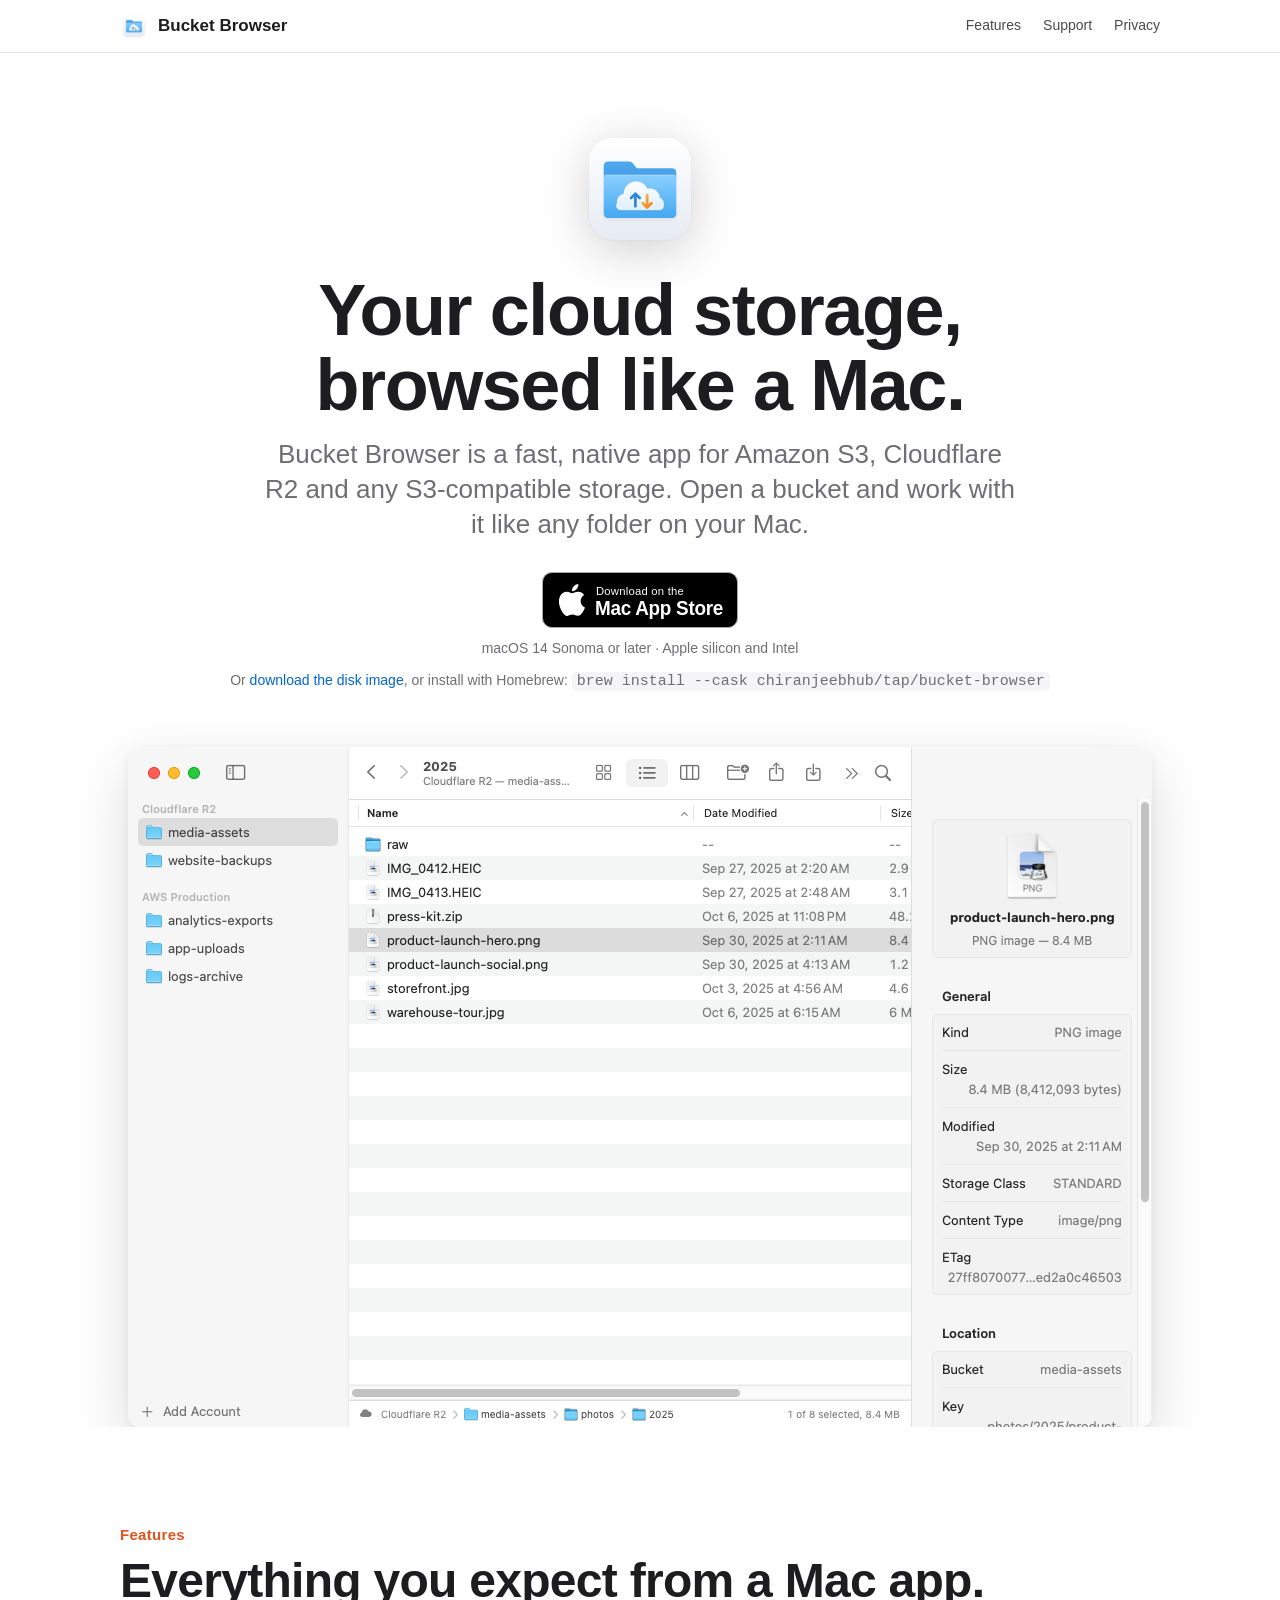
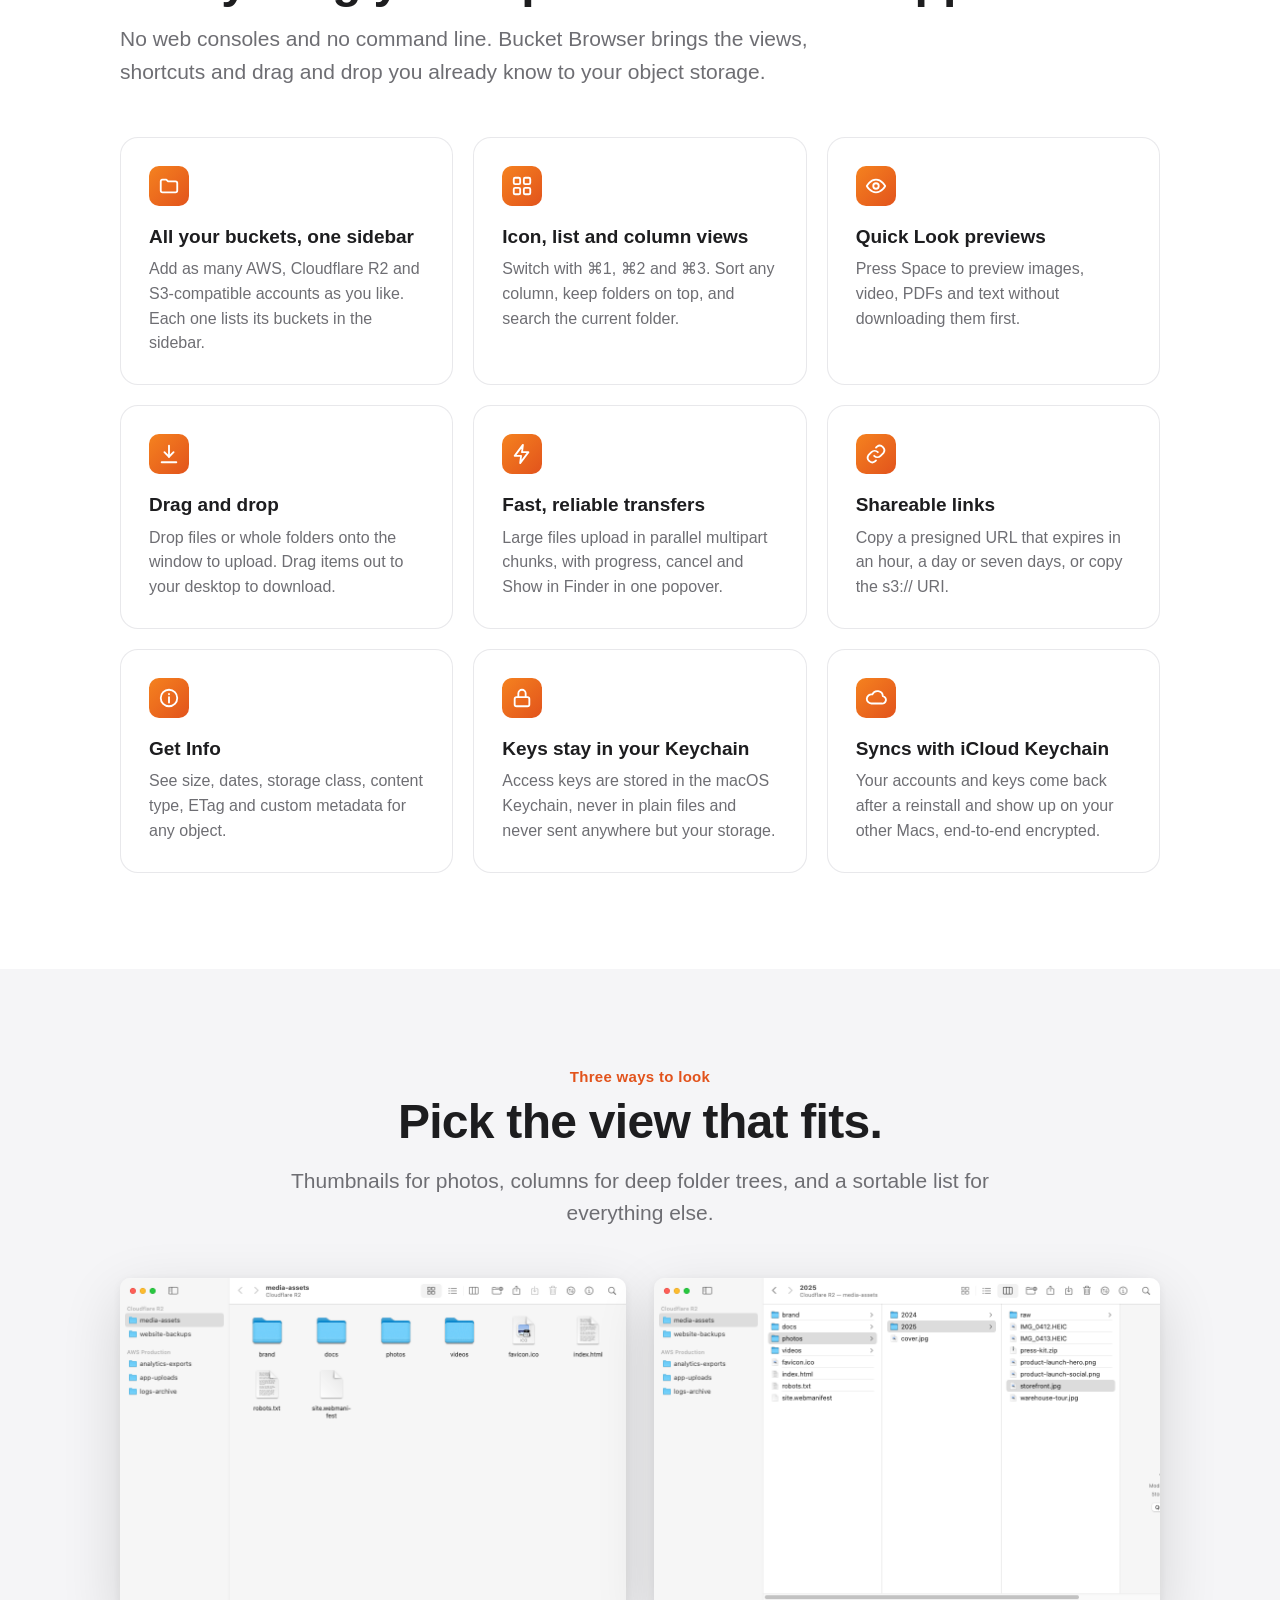
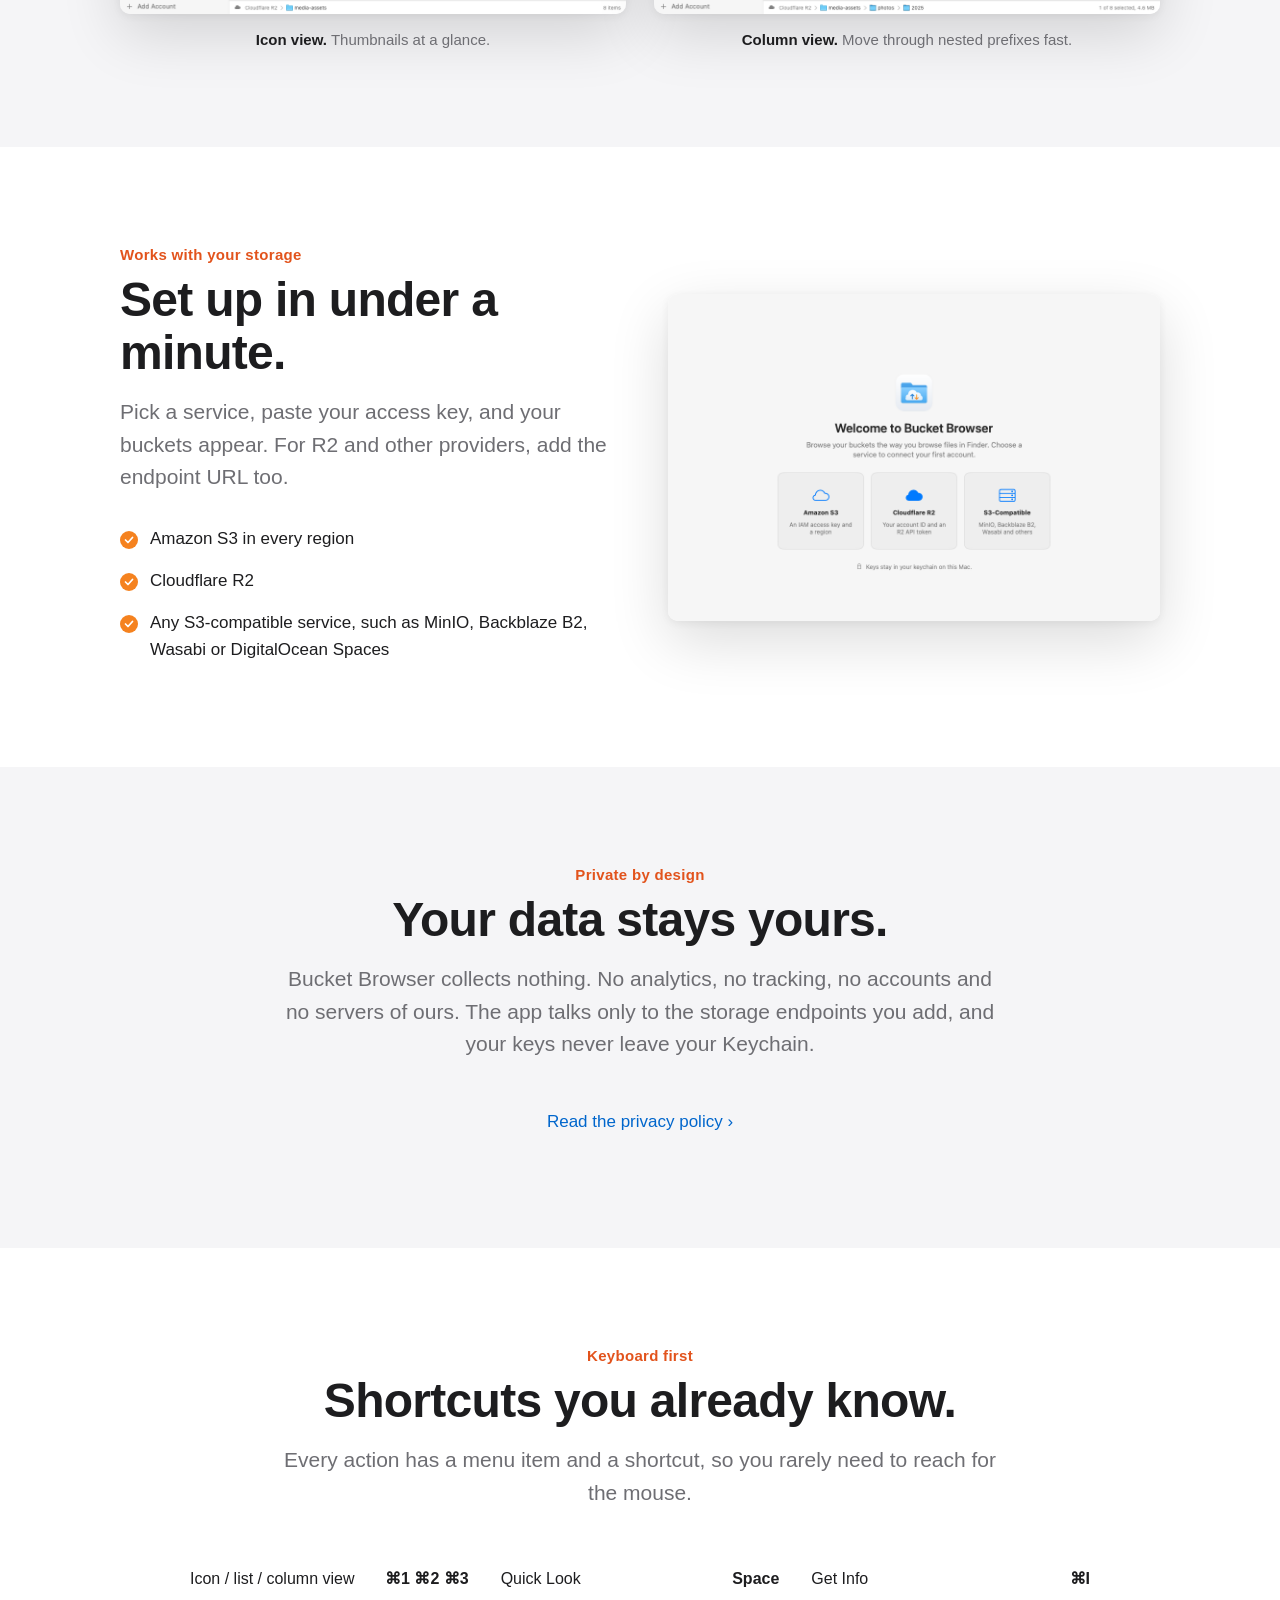
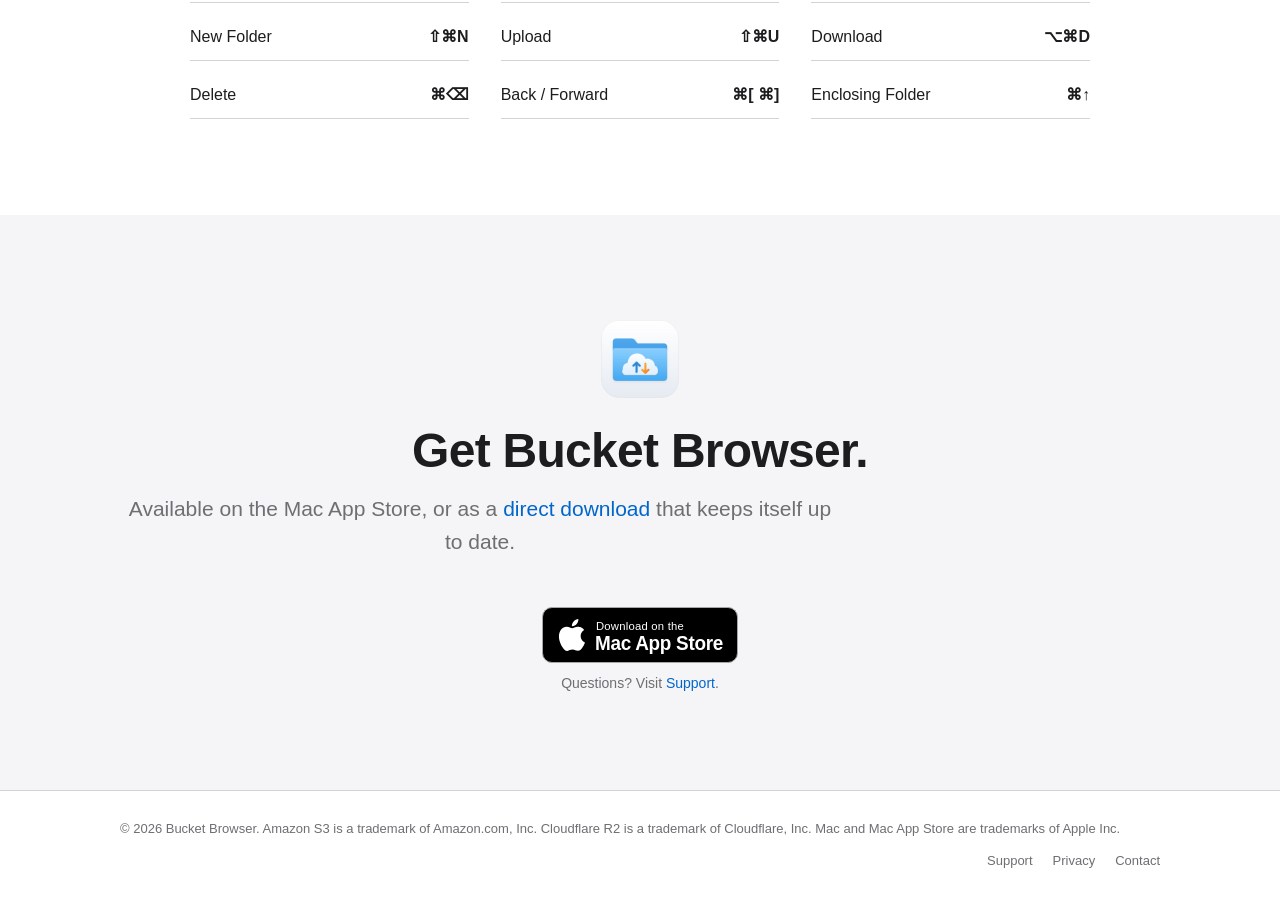
==== commit 96aa1db0: "Add the direct download link, appcast feed and update privacy note Co-Authored-By: Claude Opus 5.5 (" ====
--- a/index.html
+++ b/index.html
@@ -27,11 +27,12 @@
 <h1>Your cloud storage,<br>browsed like a Mac.</h1>
 <p class="tagline">Bucket Browser is a fast, native app for Amazon S3, Cloudflare R2 and any S3-compatible storage. Open a bucket and work with it like any folder on your Mac.</p>
 <div class="cta" id="download">
-<a class="badge " href="https://apps.apple.com/app/bucket-browser-object-storage/id0000000000" aria-label="Download on the Mac App Store">
+<a class="badge " href="https://apps.apple.com/app/id6825074732" aria-label="Download on the Mac App Store">
 <img class="badge-dark" src="badges/mac-app-store-black.svg" alt="Download on the Mac App Store" width="196" height="56">
 <img class="badge-light" src="badges/mac-app-store-white.svg" alt="Download on the Mac App Store" width="196" height="56">
 </a>
 <span class="note">macOS 14 Sonoma or later · Apple silicon and Intel</span>
+<span class="note">Or <a href="https://github.com/chiranjeebhub/bucket-browser-site/releases/latest/download/BucketBrowser.dmg">download the disk image</a>, or install with Homebrew: <code>brew install --cask chiranjeebhub/tap/bucket-browser</code></span>
 </div>
 <picture>
 <source srcset="screenshots/list-view-dark.png" media="(prefers-color-scheme: dark)">
@@ -110,8 +111,8 @@
 <div class="wrap">
 <img class="icon" src="icon.png" alt="" width="96" height="96">
 <h2>Get Bucket Browser.</h2>
-<p class="lead">Available on the Mac App Store.</p>
-<div class="cta"><a class="badge " href="https://apps.apple.com/app/bucket-browser-object-storage/id0000000000" aria-label="Download on the Mac App Store">
+<p class="lead">Available on the Mac App Store, or as a <a href="https://github.com/chiranjeebhub/bucket-browser-site/releases/latest/download/BucketBrowser.dmg">direct download</a> that keeps itself up to date.</p>
+<div class="cta"><a class="badge " href="https://apps.apple.com/app/id6825074732" aria-label="Download on the Mac App Store">
 <img class="badge-dark" src="badges/mac-app-store-black.svg" alt="Download on the Mac App Store" width="196" height="56">
 <img class="badge-light" src="badges/mac-app-store-white.svg" alt="Download on the Mac App Store" width="196" height="56">
 </a>
